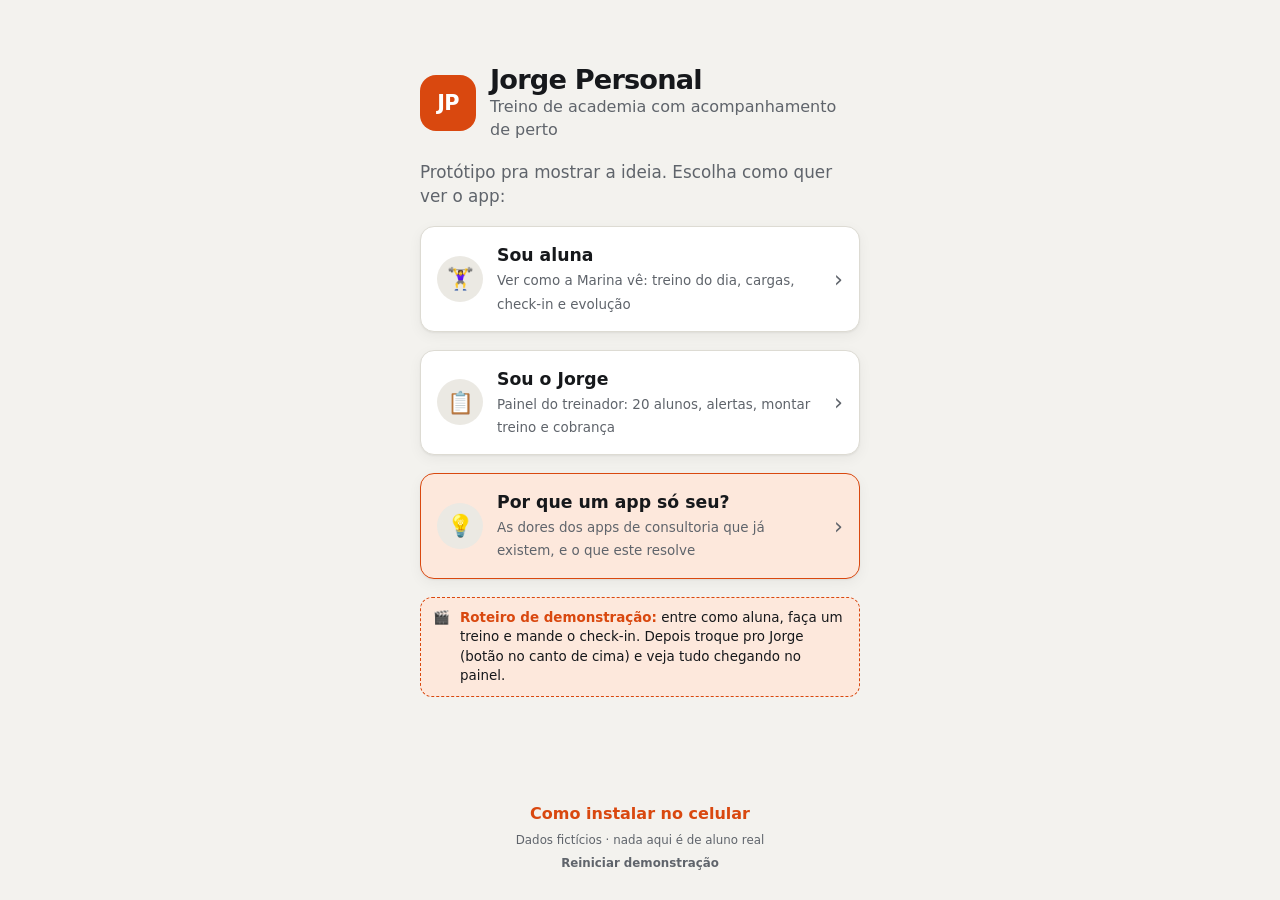
==== index.html @ 87d743fd "Protótipo do app de consultoria do Jorge (dados fictícios) Co-Authored-By: Claude Opus 5.5 <noreply@" ====
<!doctype html>
<html lang="pt-BR">
<head>
<meta charset="utf-8">
<meta name="viewport" content="width=device-width, initial-scale=1, maximum-scale=1, user-scalable=no, viewport-fit=cover">
<title>Jorge Personal</title>
<meta name="description" content="Protótipo do app de consultoria online do Jorge: treino, check-in, evolução e painel do treinador.">
<meta name="theme-color" content="#f3f2ee" media="(prefers-color-scheme: light)">
<meta name="theme-color" content="#0e0f11" media="(prefers-color-scheme: dark)">
<meta name="apple-mobile-web-app-capable" content="yes">
<meta name="mobile-web-app-capable" content="yes">
<meta name="apple-mobile-web-app-status-bar-style" content="default">
<meta name="apple-mobile-web-app-title" content="Jorge">
<link rel="manifest" href="manifest.webmanifest">
<link rel="icon" href="icones/icone-192.png" type="image/png">
<link rel="apple-touch-icon" href="icones/icone-180.png">
<link rel="stylesheet" href="app.css">
</head>
<body>

<!-- escolha de perfil (protótipo: na versão de verdade é o login) -->
<div class="entrada" id="entrada" hidden></div>

<header class="top" id="topo">
  <div class="top-in">
    <span class="logo sm" id="top-logo"></span>
    <div class="top-t">
      <span class="eyebrow" id="top-sub"></span>
      <h1 id="top-tit"></h1>
    </div>
    <button type="button" class="troca" id="troca" aria-label="Trocar de perfil"><i></i><span id="troca-txt"></span></button>
  </div>
</header>

<main id="main"><div class="view" id="tela"></div></main>

<nav class="tabbar" id="tabbar" aria-label="Seções"></nav>

<!-- treino em andamento -->
<div class="exec" id="exec" hidden></div>
<div class="descanso" id="descanso" aria-live="polite"></div>

<!-- folha que sobe de baixo -->
<div class="veu" id="veu" hidden></div>
<section class="folha" id="folha" role="dialog" aria-modal="true" aria-labelledby="folha-tit" hidden>
  <div class="pega"></div>
  <div class="fh"><h2 id="folha-tit"></h2><button type="button" class="fechar" data-a="fechar" aria-label="Fechar">✕</button></div>
  <div class="fc" id="folha-c"></div>
</section>

<div class="toast" id="toast" role="status"></div>

<script src="dados.js"></script>
<script src="app.js"></script>
</body>
</html>
---- app.css ----
:root{
  --bg:#f3f2ee; --surface:#fff; --sunk:#ebe9e3; --ink:#16181b; --muted:#5f646b; --line:#dddbd3;
  --accent:#d9480f; --accent-ink:#fff; --accent-soft:#fde8dc;
  --ok:#1d7f48; --ok-soft:#dcf2e4; --warn:#9a6200; --warn-soft:#fbefd2; --bad:#c2352a; --bad-soft:#fbe1de;
  --info:#2c64a6; --info-soft:#dfe9f6;
  --f-body:-apple-system,BlinkMacSystemFont,"SF Pro Text","Segoe UI",Roboto,system-ui,sans-serif;
  --f-data:ui-monospace,"SF Mono",Consolas,monospace;
  --tabh:60px; --r:14px;
  --shadow:0 1px 2px rgba(0,0,0,.05),0 4px 14px rgba(0,0,0,.05);
  color-scheme:light;
}
@media (prefers-color-scheme: dark){:root{
  --bg:#0e0f11; --surface:#17191c; --sunk:#202328; --ink:#eeece8; --muted:#9ba1a8; --line:#2a2e34;
  --accent:#ff6a2b; --accent-ink:#1b0b03; --accent-soft:#3a1d10;
  --ok:#3fc47a; --ok-soft:#14301f; --warn:#f0b54a; --warn-soft:#352812; --bad:#f2675b; --bad-soft:#3a1714;
  --info:#6aa6ec; --info-soft:#162637;
  --shadow:none; color-scheme:dark}}

*{box-sizing:border-box}
html{-webkit-text-size-adjust:100%;height:100%;overflow:hidden;overscroll-behavior:none}
body{margin:0;height:100%;overflow:hidden;overscroll-behavior:none;display:flex;flex-direction:column;
  background:var(--bg);color:var(--ink);font-family:var(--f-body);font-size:16px;line-height:1.45;
  -webkit-tap-highlight-color:transparent;touch-action:manipulation}
*{scrollbar-width:none} *::-webkit-scrollbar{display:none}
button,.tabbar,.chip,.seg{-webkit-user-select:none;user-select:none;-webkit-touch-callout:none}
h1,h2,h3,h4{margin:0;line-height:1.15;text-wrap:balance}
p{margin:0}
button{font:inherit;color:inherit;cursor:pointer}
input,textarea,select{font:inherit;color:var(--ink)}
.mono,.num{font-family:var(--f-data);font-variant-numeric:tabular-nums}
.muted{color:var(--muted)} .small{font-size:.84rem} .tiny{font-size:.74rem}
.eyebrow{font-family:var(--f-data);font-size:.7rem;letter-spacing:.09em;text-transform:uppercase;color:var(--muted)}
:focus-visible{outline:2px solid var(--accent);outline-offset:2px}
[hidden]{display:none!important}

/* ---------- entrada ---------- */
.entrada{position:fixed;inset:0;z-index:50;background:var(--bg);overflow-y:auto;
  padding:calc(env(safe-area-inset-top) + 28px) 20px calc(env(safe-area-inset-bottom) + 28px)}
.entrada-in{max-width:440px;margin:0 auto;display:flex;flex-direction:column;gap:18px;min-height:100%}
.marca-g{display:flex;align-items:center;gap:14px;margin-top:4vh}
.logo{flex:none;display:grid;place-items:center;width:56px;height:56px;border-radius:16px;background:var(--accent);color:var(--accent-ink);
  font-weight:900;font-size:1.3rem;letter-spacing:-.04em}
.logo.sm{width:34px;height:34px;border-radius:10px;font-size:.82rem}
.marca-g h1{font-size:1.7rem;font-weight:900;letter-spacing:-.03em}
.entrada .lead{font-size:1.05rem;color:var(--muted)}
.papel{display:flex;align-items:center;gap:14px;text-align:left;width:100%;background:var(--surface);border:1px solid var(--line);
  border-radius:var(--r);padding:16px;box-shadow:var(--shadow)}
.papel b{display:block;font-size:1.08rem}
.papel .ico{flex:none;width:46px;height:46px;border-radius:50%;display:grid;place-items:center;font-size:1.35rem;background:var(--sunk)}
.papel .seta{margin-left:auto;color:var(--muted);font-size:1.4rem}
.papel.destaque{border-color:var(--accent);background:var(--accent-soft)}
.entrada .rodape{margin-top:auto;text-align:center}

/* ---------- topo ---------- */
.top{flex:none;z-index:10;background:var(--bg);
  padding:calc(env(safe-area-inset-top) + 10px) max(16px, env(safe-area-inset-right)) 10px max(16px, env(safe-area-inset-left))}
.top-in{max-width:760px;margin:0 auto;display:flex;align-items:center;gap:10px}
.top-t{flex:1;min-width:0;display:flex;flex-direction:column}
.top h1{font-size:1.55rem;font-weight:850;letter-spacing:-.02em;white-space:nowrap;overflow:hidden;text-overflow:ellipsis}
.troca{flex:none;display:flex;align-items:center;gap:6px;height:34px;padding:0 12px;border-radius:17px;border:1px solid var(--line);
  background:var(--surface);font-size:.8rem;font-weight:700}
.troca i{font-style:normal;width:8px;height:8px;border-radius:50%;background:var(--accent)}
main{flex:1;min-height:0;overflow-x:hidden;overflow-y:auto;-webkit-overflow-scrolling:touch;overscroll-behavior:contain;
  padding:6px max(16px, env(safe-area-inset-right)) calc(var(--tabh) + env(safe-area-inset-bottom) + 28px) max(16px, env(safe-area-inset-left))}
.view{display:flex;flex-direction:column;gap:14px;max-width:760px;margin:0 auto;min-width:0}
.view>*,.fc>*{flex-shrink:0}
.sec{display:flex;align-items:baseline;justify-content:space-between;gap:10px;margin-top:10px}
.sec h2{font-size:1.1rem;font-weight:800}
.sec .lnk{font-size:.86rem}

/* ---------- abas ---------- */
.tabbar{position:fixed;left:0;right:0;bottom:0;z-index:20;display:flex;justify-content:space-around;
  background:color-mix(in srgb,var(--surface) 88%,transparent);-webkit-backdrop-filter:blur(16px);backdrop-filter:blur(16px);
  border-top:1px solid var(--line);padding:0 env(safe-area-inset-right) env(safe-area-inset-bottom) env(safe-area-inset-left)}
.tabbar button{flex:1;height:var(--tabh);border:0;background:none;display:flex;flex-direction:column;align-items:center;justify-content:center;gap:3px;
  font-size:.68rem;font-weight:650;color:var(--muted);position:relative}
.tabbar svg{width:24px;height:24px;fill:none;stroke:currentColor;stroke-width:1.8;stroke-linecap:round;stroke-linejoin:round}
.tabbar button[aria-current="page"]{color:var(--accent)}
.tabbar .dot{position:absolute;top:9px;left:calc(50% + 7px);min-width:16px;height:16px;padding:0 4px;border-radius:8px;background:var(--bad);color:#fff;font-size:.62rem;line-height:16px;font-weight:800}

/* ---------- blocos ---------- */
.card{background:var(--surface);border:1px solid var(--line);border-radius:var(--r);padding:14px;display:flex;flex-direction:column;gap:10px;min-width:0;box-shadow:var(--shadow)}
.card.flat{box-shadow:none}
.card.row{flex-direction:row;font:inherit;color:inherit;width:100%}
.card h3{font-size:1.05rem;font-weight:800}
.hero{background:var(--ink);color:var(--bg);border:0;padding:18px;gap:12px;position:relative;overflow:hidden}
.hero::after{content:"";position:absolute;right:-34px;top:-34px;width:118px;height:118px;border-radius:50%;background:var(--accent);opacity:.9}
.hero>*{position:relative;z-index:1}
.hero .eyebrow{color:color-mix(in srgb,var(--bg) 70%,transparent)}
.hero h2{font-size:1.55rem;font-weight:900;letter-spacing:-.025em;max-width:calc(100% - 70px)}
.hero .meta{display:flex;flex-wrap:wrap;gap:6px 14px;font-size:.88rem;color:color-mix(in srgb,var(--bg) 80%,transparent)}
.hero .letra{position:absolute;right:14px;top:10px;z-index:2;font-size:2.6rem;font-weight:900;color:var(--accent-ink);letter-spacing:-.05em;line-height:1}
.row{display:flex;align-items:center;gap:10px;min-width:0}
.row.sb{justify-content:space-between}
.grow{flex:1;min-width:0}
.stack{display:flex;flex-direction:column;gap:6px;min-width:0}
.ellip{white-space:nowrap;overflow:hidden;text-overflow:ellipsis}

.btn{display:inline-flex;align-items:center;justify-content:center;gap:8px;min-height:46px;padding:0 18px;border-radius:12px;border:1px solid var(--line);
  background:var(--surface);font-weight:750;font-size:.95rem;text-decoration:none;color:var(--ink);white-space:nowrap}
.btn.pri{background:var(--accent);border-color:var(--accent);color:var(--accent-ink)}
.btn.inv{background:var(--bg);border-color:var(--bg);color:var(--ink)}
.btn.wa{background:#1fa855;border-color:#1fa855;color:#fff}
.btn.sm{min-height:36px;padding:0 12px;font-size:.84rem;border-radius:10px}
.btn.quad{width:38px;padding:0;flex:none}
.btn.full{width:100%}
.btn.ghost{background:transparent}
.btn:disabled{opacity:.45}
.lnk{border:0;background:none;padding:0;color:var(--accent);font-weight:700;text-decoration:none}
.btns{display:flex;gap:8px;flex-wrap:wrap}
.btns>.btn{flex:1}

.chip{display:inline-flex;align-items:center;gap:5px;height:26px;padding:0 10px;border-radius:13px;font-size:.76rem;font-weight:700;
  background:var(--sunk);color:var(--muted);white-space:nowrap}
.chip.ok{background:var(--ok-soft);color:var(--ok)} .chip.warn{background:var(--warn-soft);color:var(--warn)}
.chip.bad{background:var(--bad-soft);color:var(--bad)} .chip.info{background:var(--info-soft);color:var(--info)}
.chip.acc{background:var(--accent-soft);color:var(--accent)}
.chips{display:flex;gap:6px;flex-wrap:wrap}
.chips.scroll{flex-wrap:nowrap;overflow-x:auto;margin:0 -16px;padding:0 16px}
button.chip{border:1px solid transparent;height:34px;padding:0 14px;font-size:.84rem;border-radius:17px}
button.chip[aria-pressed="true"]{background:var(--ink);color:var(--bg)}

.seg{display:flex;background:var(--sunk);border-radius:11px;padding:3px;gap:2px;overflow-x:auto}
.seg button{flex:1;white-space:nowrap;font-weight:700;font-size:.84rem;border:0;background:transparent;padding:8px 10px;border-radius:9px;color:var(--muted)}
.seg button[aria-pressed="true"]{background:var(--surface);color:var(--ink);box-shadow:0 1px 3px rgba(0,0,0,.12)}

.av{flex:none;width:40px;height:40px;border-radius:50%;display:grid;place-items:center;font-weight:800;font-size:.85rem;color:#fff;background:var(--c,#777)}
.av.lg{width:64px;height:64px;font-size:1.3rem}

.kpis{display:grid;grid-template-columns:1fr 1fr;gap:10px}
.kpi{background:var(--surface);border:1px solid var(--line);border-radius:var(--r);padding:12px 14px;display:flex;flex-direction:column;gap:2px;box-shadow:var(--shadow)}
.kpi b{font-size:1.5rem;font-weight:850;letter-spacing:-.02em;font-variant-numeric:tabular-nums}
.kpi span{font-size:.78rem;color:var(--muted)}
.kpi small{font-size:.74rem;font-weight:700}

.bar{height:6px;border-radius:3px;background:var(--sunk);overflow:hidden}
.bar>i{display:block;height:100%;border-radius:3px;background:var(--c,var(--accent))}

/* semana (bolinhas) */
.semana{display:flex;justify-content:space-between;gap:4px}
.semana .d{flex:1;display:flex;flex-direction:column;align-items:center;gap:5px;font-size:.7rem;color:var(--muted);font-weight:700}
.semana .d i{width:32px;height:32px;border-radius:50%;display:grid;place-items:center;font-style:normal;font-size:.8rem;background:var(--sunk);color:var(--muted);border:2px solid transparent}
.semana .d.feito i{background:var(--accent);color:var(--accent-ink)}
.semana .d.hoje i{border-color:var(--ink)}
.semana .d.hoje{color:var(--ink)}

/* listas */
.lista{display:flex;flex-direction:column;background:var(--surface);border:1px solid var(--line);border-radius:var(--r);overflow:hidden;box-shadow:var(--shadow)}
.lista>.it{display:flex;align-items:center;gap:12px;padding:12px 14px;border-bottom:1px solid var(--line);min-width:0;background:none;border-left:0;border-right:0;border-top:0;text-align:left;width:100%}
.lista>.it:last-child{border-bottom:0}
.it .t{font-weight:700;font-size:.95rem}
.it .s{font-size:.8rem;color:var(--muted)}
.it .r{flex:none;text-align:right;display:flex;flex-direction:column;align-items:flex-end;gap:4px}
.it .seta{color:var(--muted);font-size:1.2rem;flex:none}
.ic{flex:none;width:38px;height:38px;border-radius:11px;display:grid;place-items:center;font-size:1.1rem;background:var(--sunk)}
.ic.bad{background:var(--bad-soft)} .ic.warn{background:var(--warn-soft)} .ic.ok{background:var(--ok-soft)} .ic.info{background:var(--info-soft)} .ic.acc{background:var(--accent-soft)}

.vazio{border:1.5px dashed var(--line);border-radius:var(--r);padding:18px;text-align:center;color:var(--muted);font-size:.9rem}

/* recado */
.recado{display:flex;gap:12px;align-items:flex-start}
.recado .bolha{flex:1;background:var(--sunk);border-radius:4px 14px 14px 14px;padding:10px 12px;font-size:.92rem}

/* hábitos */
.habitos{display:grid;grid-template-columns:repeat(4,1fr);gap:8px}
.hab{display:flex;flex-direction:column;align-items:center;gap:4px;padding:10px 4px;border-radius:12px;border:1px solid var(--line);background:var(--surface);font-size:.7rem;font-weight:700;color:var(--muted);text-align:center;line-height:1.2}
.hab .e{font-size:1.35rem;filter:grayscale(1);opacity:.55}
.hab[aria-pressed="true"]{background:var(--accent-soft);border-color:var(--accent);color:var(--accent)}
.hab[aria-pressed="true"] .e{filter:none;opacity:1}

/* plano B */
.planob{display:grid;grid-template-columns:1fr 1fr;gap:10px}
.planob button{display:flex;flex-direction:column;align-items:flex-start;gap:2px;text-align:left;padding:12px;border-radius:var(--r);border:1px solid var(--line);background:var(--surface);box-shadow:var(--shadow)}
.planob .e{font-size:1.4rem}
.planob b{font-size:.92rem}

/* treinos (aba) */
.trn .ex{display:flex;gap:12px;align-items:flex-start;padding:10px 0;border-top:1px solid var(--line)}
.trn .ex:first-of-type{border-top:0}
.trn .n{flex:none;width:24px;height:24px;border-radius:50%;background:var(--sunk);display:grid;place-items:center;font-size:.72rem;font-weight:800;color:var(--muted)}
.trn .ex b{font-size:.93rem}
.letra-b{flex:none;width:42px;height:42px;border-radius:12px;display:grid;place-items:center;font-weight:900;font-size:1.05rem;background:var(--ink);color:var(--bg)}
.letra-b.casa,.letra-b.livre{background:var(--accent-soft);color:var(--accent);font-size:1.2rem}
details.dt>summary{list-style:none;cursor:pointer}
details.dt>summary::-webkit-details-marker{display:none}
details.dt>summary .seta{transition:transform .2s}
details.dt[open]>summary .seta{transform:rotate(90deg)}

/* gráficos */
.graf{width:100%;height:auto;display:block;overflow:visible}
.graf .eixo{stroke:var(--line);stroke-width:1}
.graf .lin{fill:none;stroke:var(--accent);stroke-width:2.5;stroke-linejoin:round;stroke-linecap:round}
.graf .area{fill:var(--accent);opacity:.12}
.graf .pt{fill:var(--surface);stroke:var(--accent);stroke-width:2}
.graf .pt.ult{fill:var(--accent)}
.graf text{font-family:var(--f-data);font-size:10px;fill:var(--muted)}
.graf text.val{font-size:11px;font-weight:700;fill:var(--ink)}
.big{display:flex;align-items:baseline;gap:8px;flex-wrap:wrap}
.big b{font-size:2rem;font-weight:900;letter-spacing:-.03em;font-variant-numeric:tabular-nums}
.delta{font-weight:800;font-size:.9rem}
.delta.ok{color:var(--ok)} .delta.bad{color:var(--bad)}

/* frequência */
.heat{display:grid;grid-template-columns:repeat(12,1fr);gap:4px}
.heat .col{display:grid;grid-template-rows:repeat(7,1fr);gap:4px}
.heat i{aspect-ratio:1;border-radius:4px;background:var(--sunk)}
.heat i.on{background:var(--accent)}
.heat i.fut{background:transparent;border:1px dashed var(--line)}

/* fotos */
.fotos{display:grid;grid-template-columns:repeat(3,1fr);gap:8px}
.foto{aspect-ratio:3/4;border-radius:12px;background:var(--sunk);display:flex;flex-direction:column;align-items:center;justify-content:flex-end;padding:6px;
  font-size:.7rem;font-weight:700;color:var(--muted);position:relative;overflow:hidden;background-size:cover;background-position:center;border:0}
.foto svg{position:absolute;inset:14% 22% 18%;width:56%;height:68%;fill:var(--line)}
.foto span{position:relative;background:var(--surface);padding:2px 8px;border-radius:8px}
.foto.add{border:1.5px dashed var(--line);background:transparent;justify-content:center;gap:4px;font-size:.8rem}
.foto.add b{font-size:1.6rem;color:var(--accent);line-height:1}

/* formulário */
.campo{display:flex;flex-direction:column;gap:8px}
.campo>label,.campo>.lbl{font-weight:750;font-size:.92rem}
.campo .ajuda{font-size:.8rem;color:var(--muted);margin-top:-4px}
.inp{width:100%;min-height:46px;padding:10px 12px;border-radius:12px;border:1px solid var(--line);background:var(--surface);font-size:1rem}
textarea.inp{min-height:84px;resize:vertical}
.escala{display:flex;gap:6px}
.escala button{flex:1;min-height:44px;border-radius:11px;border:1px solid var(--line);background:var(--surface);font-size:1.25rem;display:flex;flex-direction:column;align-items:center;justify-content:center;line-height:1}
.escala button small{font-size:.6rem;font-weight:700;color:var(--muted);margin-top:3px}
.escala button[aria-pressed="true"]{border-color:var(--accent);background:var(--accent-soft)}
.escala.num button{font-size:.95rem;font-weight:800}
.passo{display:flex;align-items:center;border:1px solid var(--line);border-radius:12px;background:var(--surface);overflow:hidden}
.passo button{width:48px;height:48px;border:0;background:var(--sunk);font-size:1.3rem;font-weight:700}
.passo input{flex:1;min-width:0;height:48px;border:0;background:transparent;text-align:center;font-size:1.25rem;font-weight:800;font-family:var(--f-data)}

/* ---------- folha (bottom sheet) ---------- */
.veu{position:fixed;inset:0;z-index:60;background:rgba(0,0,0,.45);opacity:0;transition:opacity .2s}
.veu.on{opacity:1}
.folha{position:fixed;left:0;right:0;bottom:0;z-index:61;max-height:92%;display:flex;flex-direction:column;background:var(--bg);
  border-radius:20px 20px 0 0;transform:translateY(100%);transition:transform .25s cubic-bezier(.2,.8,.2,1);max-width:760px;margin:0 auto}
.folha.on{transform:none}
.folha .pega{flex:none;width:40px;height:5px;border-radius:3px;background:var(--line);margin:8px auto 2px}
.folha .fh{flex:none;display:flex;align-items:center;gap:10px;padding:8px 16px 10px}
.folha .fh h2{flex:1;font-size:1.2rem;font-weight:850}
.fechar{flex:none;width:34px;height:34px;border-radius:50%;border:0;background:var(--sunk);font-size:1.1rem;color:var(--muted)}
.folha .fc{flex:1;min-height:0;overflow-y:auto;padding:4px 16px calc(env(safe-area-inset-bottom) + 20px);display:flex;flex-direction:column;gap:14px}

/* ---------- treino em andamento ---------- */
.exec{position:fixed;inset:0;z-index:40;background:var(--bg);display:flex;flex-direction:column}
.exec-top{flex:none;padding:calc(env(safe-area-inset-top) + 8px) 16px 10px;border-bottom:1px solid var(--line);background:var(--bg)}
.exec-top .row{max-width:760px;margin:0 auto}
.exec-top h2{font-size:1.1rem;font-weight:850}
.relogio{font-family:var(--f-data);font-weight:800;font-size:1rem}
.prog{max-width:760px;margin:10px auto 0;height:5px;border-radius:3px;background:var(--sunk);overflow:hidden}
.prog i{display:block;height:100%;background:var(--accent);transition:width .3s}
.exec-body{flex:1;min-height:0;overflow-y:auto;padding:14px 16px calc(env(safe-area-inset-bottom) + 120px)}
.exec-body>.view{gap:12px}
.exc{background:var(--surface);border:1px solid var(--line);border-radius:var(--r);overflow:hidden;box-shadow:var(--shadow)}
.exc.feito{opacity:.6}
.exc.atual{border-color:var(--accent);box-shadow:0 0 0 1px var(--accent)}
.exc-h{display:flex;gap:12px;align-items:flex-start;padding:14px 14px 10px}
.exc-h .num-ex{flex:none;width:28px;height:28px;border-radius:50%;display:grid;place-items:center;background:var(--sunk);font-size:.8rem;font-weight:800}
.exc.feito .num-ex{background:var(--ok);color:#fff}
.exc-h h3{font-size:1.02rem;font-weight:800}
.ult{font-size:.8rem;color:var(--muted)}
.ult b{color:var(--ink)}
.exc-acoes{display:flex;gap:6px;padding:0 14px 10px;flex-wrap:wrap}
.exc-acoes button{height:30px;padding:0 10px;border-radius:9px;border:1px solid var(--line);background:var(--bg);font-size:.78rem;font-weight:700;color:var(--muted)}
.dica{margin:0 14px 10px;padding:10px 12px;border-radius:10px;background:var(--info-soft);color:var(--ink);font-size:.86rem;display:flex;gap:8px}
.dica b{color:var(--info)}
.obsj{margin:0 14px 10px;padding:8px 12px;border-radius:10px;background:var(--warn-soft);font-size:.84rem}
.video{margin:0 14px 10px;aspect-ratio:16/9;border-radius:10px;background:linear-gradient(135deg,#222,#3a3a3a);display:grid;place-items:center;color:#fff;position:relative;overflow:hidden}
.video .play{width:54px;height:54px;border-radius:50%;background:rgba(255,255,255,.9);display:grid;place-items:center}
.video .play::after{content:"";border-left:16px solid #222;border-top:10px solid transparent;border-bottom:10px solid transparent;margin-left:4px}
.video span{position:absolute;left:10px;bottom:8px;font-size:.72rem;opacity:.8}
.series{display:flex;flex-direction:column}
.sr{display:grid;grid-template-columns:34px 1fr 1fr 52px;gap:8px;align-items:center;padding:8px 14px;border-top:1px solid var(--line)}
.sr.cab{padding-top:6px;padding-bottom:6px;font-size:.68rem;font-weight:800;letter-spacing:.06em;text-transform:uppercase;color:var(--muted);background:var(--sunk);border-top:0}
.sr .sn{font-weight:800;color:var(--muted);text-align:center;font-family:var(--f-data)}
.sr input{width:100%;height:42px;border-radius:10px;border:1px solid var(--line);background:var(--bg);text-align:center;font-size:1.05rem;font-weight:800;font-family:var(--f-data);padding:0 4px}
.sr input:focus{border-color:var(--accent);outline:0}
.sr .ok-b{width:52px;height:42px;border-radius:10px;border:1px solid var(--line);background:var(--bg);display:grid;place-items:center;color:var(--muted)}
.sr .ok-b svg{width:22px;height:22px;fill:none;stroke:currentColor;stroke-width:3;stroke-linecap:round;stroke-linejoin:round}
.sr.feita{background:var(--ok-soft)}
.sr.feita .ok-b{background:var(--ok);border-color:var(--ok);color:#fff}
.sr.feita input{background:transparent;border-color:transparent}
.sr .pr{grid-column:2 / 4;font-size:.72rem;font-weight:800;color:var(--accent);margin-top:-4px}
.exec-pe{position:fixed;left:0;right:0;bottom:0;z-index:41;padding:12px 16px calc(env(safe-area-inset-bottom) + 12px);
  background:color-mix(in srgb,var(--bg) 92%,transparent);-webkit-backdrop-filter:blur(14px);backdrop-filter:blur(14px);border-top:1px solid var(--line)}
.exec-pe>div{max-width:760px;margin:0 auto}

/* descanso */
.descanso{position:fixed;left:12px;right:12px;bottom:calc(env(safe-area-inset-bottom) + 84px);z-index:45;max-width:736px;margin:0 auto;
  background:var(--ink);color:var(--bg);border-radius:18px;padding:12px 14px;display:flex;align-items:center;gap:12px;box-shadow:0 10px 30px rgba(0,0,0,.3);
  transform:translateY(200%);visibility:hidden;transition:transform .25s cubic-bezier(.2,.8,.2,1),visibility 0s .25s}
.descanso.on{transform:none;visibility:visible;transition:transform .25s cubic-bezier(.2,.8,.2,1)}
.descanso .anel{flex:none;width:52px;height:52px;position:relative}
.descanso .anel svg{width:52px;height:52px;transform:rotate(-90deg)}
.descanso .anel circle{fill:none;stroke-width:5}
.descanso .anel .fundo{stroke:color-mix(in srgb,var(--bg) 25%,transparent)}
.descanso .anel .frente{stroke:var(--accent);stroke-linecap:round;transition:stroke-dashoffset 1s linear}
.descanso .tempo{font-family:var(--f-data);font-weight:900;font-size:1.6rem;letter-spacing:-.02em}
.descanso .sub{font-size:.76rem;opacity:.75}
.descanso button{height:36px;padding:0 12px;border-radius:10px;border:0;background:color-mix(in srgb,var(--bg) 18%,transparent);color:var(--bg);font-weight:800;font-size:.84rem}
.descanso.fim{background:var(--accent);color:var(--accent-ink)}

/* resumo do treino */
.festa{text-align:center;display:flex;flex-direction:column;align-items:center;gap:6px;padding:10px 0}
.festa .em{font-size:3rem;line-height:1}
.festa h2{font-size:1.6rem;font-weight:900}
.res3{display:grid;grid-template-columns:repeat(3,1fr);gap:8px}
.res3>div{background:var(--surface);border:1px solid var(--line);border-radius:12px;padding:10px;text-align:center}
.res3 b{display:block;font-size:1.25rem;font-weight:900;font-variant-numeric:tabular-nums}
.res3 span{font-size:.72rem;color:var(--muted)}
.recorde{display:flex;align-items:center;gap:10px;padding:10px 12px;border-radius:12px;background:var(--accent-soft)}
.recorde b{color:var(--accent)}

/* editor de treino (Jorge) */
.ed-ex{display:flex;flex-direction:column;gap:8px;padding:12px 14px;border-top:1px solid var(--line)}
.ed-ex:first-child{border-top:0}
.ed-ex .row b{font-size:.94rem}
.ed-campos{display:grid;grid-template-columns:repeat(4,1fr);gap:6px}
.ed-campos label{display:flex;flex-direction:column;gap:3px;font-size:.66rem;font-weight:800;letter-spacing:.05em;text-transform:uppercase;color:var(--muted)}
.ed-campos input{width:100%;height:38px;border-radius:9px;border:1px solid var(--line);background:var(--bg);text-align:center;font-weight:800;font-family:var(--f-data);font-size:.92rem;padding:0 2px}
.ed-obs{width:100%;height:36px;border-radius:9px;border:1px solid var(--line);background:var(--bg);padding:0 10px;font-size:.85rem}
.mini{display:flex;gap:4px}
.mini button{width:32px;height:32px;border-radius:9px;border:1px solid var(--line);background:var(--bg);font-size:.9rem;color:var(--muted)}
.mini button.x{color:var(--bad)}

/* conversa do check-in */
.msg{display:flex;flex-direction:column;gap:3px;max-width:88%}
.msg .b{padding:10px 12px;border-radius:14px;font-size:.9rem}
.msg.eu{align-self:flex-end;align-items:flex-end}
.msg.eu .b{background:var(--accent);color:var(--accent-ink);border-radius:14px 14px 4px 14px}
.msg.ele .b{background:var(--surface);border:1px solid var(--line);border-radius:14px 14px 14px 4px}
.msg .q{font-size:.7rem;color:var(--muted)}
.ck-res{display:grid;grid-template-columns:repeat(3,1fr);gap:6px}
.ck-res>div{background:var(--sunk);border-radius:10px;padding:8px;text-align:center;font-size:.72rem;color:var(--muted);font-weight:700}
.ck-res b{display:block;font-size:1.15rem;color:var(--ink)}

/* dores */
.dor{display:flex;flex-direction:column;gap:8px}
.dor h3{font-size:1.02rem;font-weight:800;display:flex;gap:10px;align-items:flex-start}
.dor h3 .n{flex:none;width:26px;height:26px;border-radius:50%;background:var(--bad-soft);color:var(--bad);display:grid;place-items:center;font-size:.78rem;font-weight:900}
.dor .aqui{display:flex;gap:8px;padding:10px 12px;border-radius:10px;background:var(--ok-soft);font-size:.88rem}
.dor .aqui b{color:var(--ok)}

/* toast */
.toast{position:fixed;left:50%;top:calc(env(safe-area-inset-top) + 12px);z-index:90;transform:translate(-50%,-200%);visibility:hidden;transition:transform .25s,visibility 0s .25s;
  background:var(--ink);color:var(--bg);padding:10px 16px;border-radius:12px;font-weight:700;font-size:.9rem;max-width:calc(100% - 32px);box-shadow:0 8px 24px rgba(0,0,0,.25)}
.toast.on{transform:translate(-50%,0);visibility:visible;transition:transform .25s}

.demo{display:flex;gap:10px;align-items:flex-start;padding:10px 12px;border-radius:12px;border:1px dashed var(--accent);background:var(--accent-soft);font-size:.84rem}
.demo b{color:var(--accent)}

@media (min-width:640px){
  .kpis{grid-template-columns:repeat(4,1fr)}
  .fotos{grid-template-columns:repeat(4,1fr)}
}
@media (prefers-reduced-motion: reduce){*{transition:none!important}}
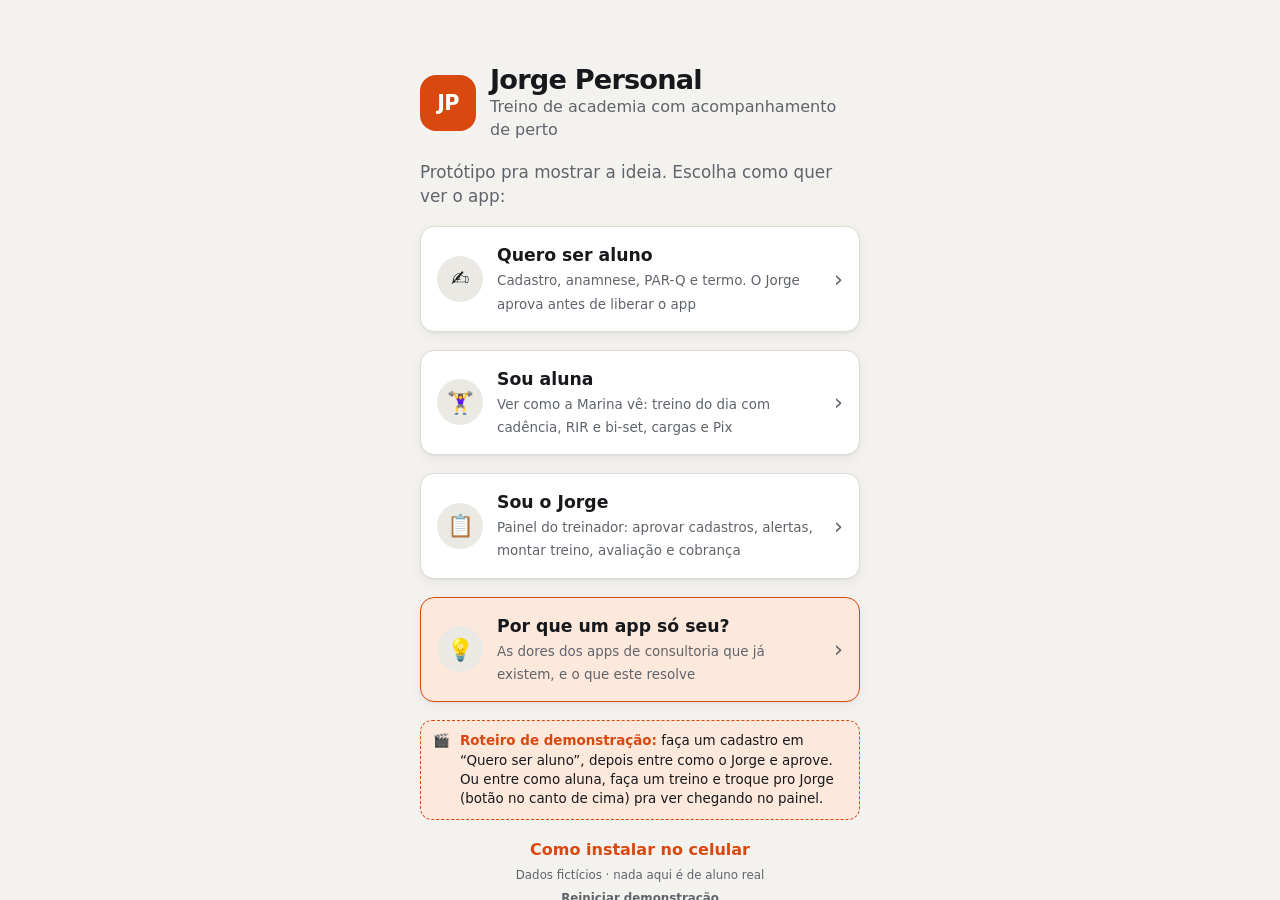
==== commit 80c0baf3: "Cadastro com aprovação, termo e PAR-Q; sai o check-in; evolução só pro Jorge - Quero ser aluno: dado" ====
--- a/index.html
+++ b/index.html
@@ -4,7 +4,7 @@
 <meta charset="utf-8">
 <meta name="viewport" content="width=device-width, initial-scale=1, maximum-scale=1, user-scalable=no, viewport-fit=cover">
 <title>Jorge Personal</title>
-<meta name="description" content="Protótipo do app de consultoria online do Jorge: treino, check-in, evolução e painel do treinador.">
+<meta name="description" content="Protótipo do app de consultoria online do Jorge: cadastro com aprovação, treino detalhado, avaliação física e painel do treinador.">
 <meta name="theme-color" content="#f3f2ee" media="(prefers-color-scheme: light)">
 <meta name="theme-color" content="#0e0f11" media="(prefers-color-scheme: dark)">
 <meta name="apple-mobile-web-app-capable" content="yes">
--- a/app.css
+++ b/app.css
@@ -206,6 +206,30 @@
 .heat i{aspect-ratio:1;border-radius:4px;background:var(--sunk)}
 .heat i.on{background:var(--accent)}
 .heat i.fut{background:transparent;border:1px dashed var(--line)}
+
+/* evolução: desempenho, cargas, frequência */
+.mini-g{flex:none;overflow:visible}
+.mini-g path{fill:none;stroke:var(--accent);stroke-width:2;stroke-linejoin:round;stroke-linecap:round}
+.mini-g circle{fill:var(--accent)}
+.graf .barra{fill:var(--accent)} .graf .barra.atual{opacity:.45}
+.excarga{display:flex;flex-direction:column;gap:6px;padding:12px;border-radius:12px;border:1px solid var(--line);background:var(--bg)}
+.excarga .kg{font-size:1.5rem;font-weight:900;letter-spacing:-.02em;font-variant-numeric:tabular-nums}
+.excarga .kg small{font-size:.8rem;color:var(--muted);font-weight:700}
+.heat2{display:grid;grid-template-columns:16px repeat(12,1fr);gap:4px;align-items:center}
+.heat2 .lb{font-size:.62rem;color:var(--muted);font-weight:800;text-align:center}
+.heat2 .mes{font-size:.6rem;color:var(--muted);font-weight:800;white-space:nowrap;overflow:visible}
+.hc{aspect-ratio:1;border-radius:5px;border:0;background:var(--sunk);padding:0;font-size:.62rem;font-weight:900;color:var(--accent-ink);display:grid;place-items:center;min-width:0;font-family:var(--f-body)}
+.hc.on{background:var(--accent)}
+.hc.fut{background:transparent;border:1px dashed var(--line)}
+.hc.hj{box-shadow:inset 0 0 0 2px var(--ink)}
+.hc.sel{outline:2.5px solid var(--ink);outline-offset:1.5px}
+.semdet{border-bottom:1px solid var(--line)} .semdet:last-child{border-bottom:0}
+.semdet>summary.it{display:flex;align-items:center;gap:10px;padding:12px 14px;list-style:none;cursor:pointer}
+.semdet>summary::-webkit-details-marker{display:none}
+.semdet[open]>summary .seta{transform:rotate(90deg)}
+.diasem{display:flex;flex-direction:column;padding:0 14px 8px}
+.dl{display:grid;grid-template-columns:78px 28px 1fr auto;gap:8px;align-items:center;padding:5px 0;border:0;border-top:1px dashed var(--line);background:none;text-align:left;font-size:.86rem;width:100%;min-height:40px;color:var(--ink)}
+.dl.vazio-d{opacity:.7}
 
 /* fotos */
 .fotos{display:grid;grid-template-columns:repeat(3,1fr);gap:8px}
@@ -356,3 +380,23 @@
   .fotos{grid-template-columns:repeat(4,1fr)}
 }
 @media (prefers-reduced-motion: reduce){*{transition:none!important}}
+
+/* treino detalhado: bi-set ligado, campos extras, GIF/vídeo */
+.trn .ex.lig{border-left:3px solid var(--info);padding-left:9px;margin-left:-12px}
+.trn .ex.lig2{border-left:3px solid var(--info);padding-left:9px;margin-left:-12px;border-top-style:dashed}
+.ed-ex.lig{border-left:3px solid var(--info)}
+.ed-campos .span2{grid-column:span 2}
+.ed-campos select{width:100%;height:38px;border-radius:9px;border:1px solid var(--line);background:var(--bg);color:var(--ink);font-weight:700;font-size:.85rem;padding:0 6px}
+.lig-b{align-self:flex-start;height:32px;padding:0 12px;border-radius:9px;border:1px dashed var(--line);background:var(--bg);font-size:.8rem;font-weight:700;color:var(--muted)}
+.lig-b[aria-pressed="true"]{border-style:solid;border-color:var(--info);background:var(--info-soft);color:var(--info)}
+img.midia{display:block;width:100%;max-height:320px;object-fit:contain;border-radius:10px;background:var(--sunk)}
+.video.yt,.video.vazio-v{margin:0}
+.video.yt iframe{position:absolute;inset:0;width:100%;height:100%;border:0}
+.video.vazio-v{text-decoration:none}
+
+/* cadastro: termo e aceite */
+.termo{margin:0;padding-left:1.2em;display:flex;flex-direction:column;gap:6px;color:var(--ink)}
+.aceite{display:flex;align-items:center;gap:10px;min-height:44px;padding:8px 12px;border-radius:12px;border:1px solid var(--line);background:var(--bg);font-weight:700;font-size:.9rem;color:var(--ink);text-align:left}
+.aceite .cx{flex:none;width:24px;height:24px;border-radius:7px;border:2px solid var(--line);display:grid;place-items:center;font-weight:900;color:var(--accent-ink)}
+.aceite[aria-pressed="true"]{border-color:var(--accent)}
+.aceite[aria-pressed="true"] .cx{background:var(--accent);border-color:var(--accent)}
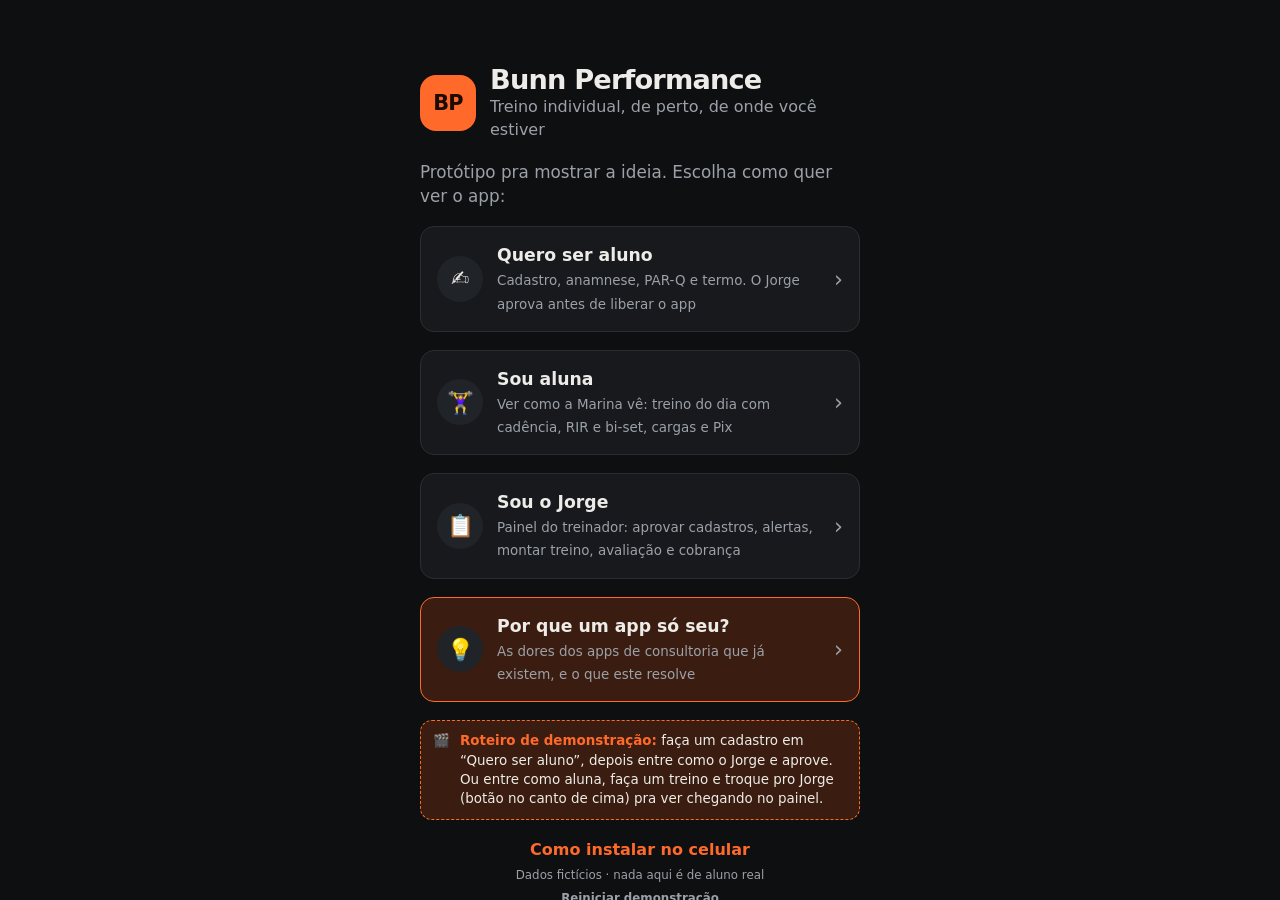
==== commit dc8ace8b: "Junta a main (rodadas 1 a 5) no banco-de-dados e liga o app no banco banco.js fala com cadastro, ava" ====
--- a/index.html
+++ b/index.html
@@ -49,7 +49,10 @@
 </section>
 
 <div class="toast" id="toast" role="status"></div>
+<div class="notif" id="notif" role="status"></div>
 
+<script src="config.js"></script>
+<script src="banco.js"></script>
 <script src="dados.js"></script>
 <script src="app.js"></script>
 </body>
--- a/app.css
+++ b/app.css
@@ -9,12 +9,19 @@
   --shadow:0 1px 2px rgba(0,0,0,.05),0 4px 14px rgba(0,0,0,.05);
   color-scheme:light;
 }
-@media (prefers-color-scheme: dark){:root{
+/* tema escuro: segue o celular (data-tema="auto") ou fica fixo (data-tema="escuro") */
+@media (prefers-color-scheme: dark){:root:not([data-tema="claro"]){
   --bg:#0e0f11; --surface:#17191c; --sunk:#202328; --ink:#eeece8; --muted:#9ba1a8; --line:#2a2e34;
   --accent:#ff6a2b; --accent-ink:#1b0b03; --accent-soft:#3a1d10;
   --ok:#3fc47a; --ok-soft:#14301f; --warn:#f0b54a; --warn-soft:#352812; --bad:#f2675b; --bad-soft:#3a1714;
   --info:#6aa6ec; --info-soft:#162637;
   --shadow:none; color-scheme:dark}}
+:root[data-tema="escuro"]{
+  --bg:#0e0f11; --surface:#17191c; --sunk:#202328; --ink:#eeece8; --muted:#9ba1a8; --line:#2a2e34;
+  --accent:#ff6a2b; --accent-ink:#1b0b03; --accent-soft:#3a1d10;
+  --ok:#3fc47a; --ok-soft:#14301f; --warn:#f0b54a; --warn-soft:#352812; --bad:#f2675b; --bad-soft:#3a1714;
+  --info:#6aa6ec; --info-soft:#162637;
+  --shadow:none; color-scheme:dark}
 
 *{box-sizing:border-box}
 html{-webkit-text-size-adjust:100%;height:100%;overflow:hidden;overscroll-behavior:none}
@@ -296,7 +303,7 @@
 .video .play::after{content:"";border-left:16px solid #222;border-top:10px solid transparent;border-bottom:10px solid transparent;margin-left:4px}
 .video span{position:absolute;left:10px;bottom:8px;font-size:.72rem;opacity:.8}
 .series{display:flex;flex-direction:column}
-.sr{display:grid;grid-template-columns:34px 1fr 1fr 52px;gap:8px;align-items:center;padding:8px 14px;border-top:1px solid var(--line)}
+.sr{display:grid;grid-template-columns:54px 1fr 1fr 52px;gap:8px;align-items:center;padding:8px 14px;border-top:1px solid var(--line)}
 .sr.cab{padding-top:6px;padding-bottom:6px;font-size:.68rem;font-weight:800;letter-spacing:.06em;text-transform:uppercase;color:var(--muted);background:var(--sunk);border-top:0}
 .sr .sn{font-weight:800;color:var(--muted);text-align:center;font-family:var(--f-data)}
 .sr input{width:100%;height:42px;border-radius:10px;border:1px solid var(--line);background:var(--bg);text-align:center;font-size:1.05rem;font-weight:800;font-family:var(--f-data);padding:0 4px}
@@ -400,3 +407,55 @@
 .aceite .cx{flex:none;width:24px;height:24px;border-radius:7px;border:2px solid var(--line);display:grid;place-items:center;font-weight:900;color:var(--accent-ink)}
 .aceite[aria-pressed="true"]{border-color:var(--accent)}
 .aceite[aria-pressed="true"] .cx{background:var(--accent);border-color:var(--accent)}
+
+/* avaliação física */
+.tab-wrap{overflow-x:auto;margin:0 -16px;padding:0 16px}
+.tab-av{width:100%;border-collapse:collapse;font-size:.84rem;font-variant-numeric:tabular-nums}
+.tab-av th,.tab-av td{padding:7px 6px;border-bottom:1px solid var(--line);text-align:right;white-space:nowrap}
+.tab-av th:first-child{text-align:left;font-weight:600;color:var(--ink)}
+.tab-av thead th{font-size:.72rem;color:var(--muted);font-weight:800}
+.tab-av tr.grp th{padding-top:14px;font-size:.68rem;letter-spacing:.06em;text-transform:uppercase;color:var(--muted);font-weight:800;border-bottom:0}
+.tab-av td.ok{color:var(--ok);font-weight:800} .tab-av td.bad{color:var(--bad);font-weight:800}
+.fotos-av{display:flex;flex-direction:column;gap:10px}
+.fotos-av .foto{flex:1}
+
+/* chat */
+.chat{display:flex;flex-direction:column;gap:10px;padding-bottom:6px}
+.chat .msg .b{white-space:pre-wrap;word-break:break-word}
+.chat-dia{align-self:center;font-size:.7rem;font-weight:800;letter-spacing:.05em;text-transform:uppercase;color:var(--muted);padding:6px 0}
+.chat-in{position:sticky;bottom:calc(var(--tabh) + env(safe-area-inset-bottom) + 4px);display:flex;gap:8px;align-items:flex-end;padding:10px 0 4px;background:var(--bg)}
+.folha .chat-in{bottom:0;background:var(--surface)}
+.chat-in textarea{flex:1;min-height:44px;max-height:120px;resize:none}
+.chat-in .btn{flex:none;width:48px;padding:0}
+/* Pix */
+.qr-box{display:flex;flex-direction:column;align-items:center;gap:6px}
+.qr{width:180px;height:180px;background:#fff;border-radius:12px;padding:4px}
+.qr rect{fill:#111}
+/* interruptor */
+.sw{flex:none;width:44px;height:26px;border-radius:13px;background:var(--line);position:relative;transition:background .2s}
+.sw i{position:absolute;top:3px;left:3px;width:20px;height:20px;border-radius:50%;background:#fff;box-shadow:0 1px 3px rgba(0,0,0,.25);transition:left .2s}
+.sw.on{background:var(--ok)} .sw.on i{left:21px}
+/* notificação de exemplo (imita o aviso do celular) */
+.notif{position:fixed;left:12px;right:12px;top:calc(env(safe-area-inset-top) + 10px);z-index:95;display:flex;gap:10px;align-items:center;padding:12px 14px;border-radius:18px;
+  background:color-mix(in srgb,var(--surface) 92%,transparent);backdrop-filter:blur(12px);-webkit-backdrop-filter:blur(12px);box-shadow:0 10px 30px rgba(0,0,0,.25);
+  transform:translateY(-140%);visibility:hidden;transition:transform .3s,visibility 0s .3s;max-width:460px;margin:0 auto}
+.notif.on{transform:none;visibility:visible;transition:transform .3s}
+.notif .logo.sm{width:38px;height:38px;border-radius:10px;font-size:.8rem}
+/* alimentação */
+.orient{margin:10px 0 0;padding-left:1.2em;display:flex;flex-direction:column;gap:5px}
+
+/* escolha de marca */
+.marca-op{display:flex;flex-direction:column;gap:10px;width:100%;color:var(--ink)}
+.marca-op.on{border-color:var(--c);box-shadow:0 0 0 1px var(--c)}
+.marca-op .logo{width:48px;height:48px;border-radius:14px;font-size:1rem}
+.amostra{display:inline-flex;align-items:center;height:36px;padding:0 16px;border-radius:11px;font-weight:800;font-size:.86rem}
+
+/* plano série a série (editor do Jorge) e meta na hora do treino */
+.ed-sr{display:grid;grid-template-columns:34px 1fr 1fr;gap:6px;align-items:center}
+.ed-sr .lbl{font-size:.66rem;font-weight:800;letter-spacing:.05em;text-transform:uppercase;color:var(--muted)}
+.ed-sr .sn{width:26px;height:26px;border-radius:50%;background:var(--sunk);display:grid;place-items:center;font-size:.72rem;font-weight:800}
+.ed-sr input{width:100%;height:38px;border-radius:9px;border:1px solid var(--line);background:var(--bg);text-align:center;font-weight:800;font-family:var(--f-data);font-size:.92rem;padding:0 2px;color:var(--ink)}
+.metodo-sel{display:flex;align-items:center;gap:6px;font-size:.66rem;font-weight:800;letter-spacing:.05em;text-transform:uppercase;color:var(--muted)}
+.metodo-sel select{height:34px;border-radius:9px;border:1px solid var(--line);background:var(--bg);color:var(--ink);font-weight:700;font-size:.85rem;padding:0 6px;text-transform:none;letter-spacing:0}
+.sr .sn{display:flex;flex-direction:column;align-items:center;line-height:1.1}
+.sr .sn .meta{font-size:.6rem;font-weight:700;color:var(--accent);white-space:nowrap;letter-spacing:-.02em}
